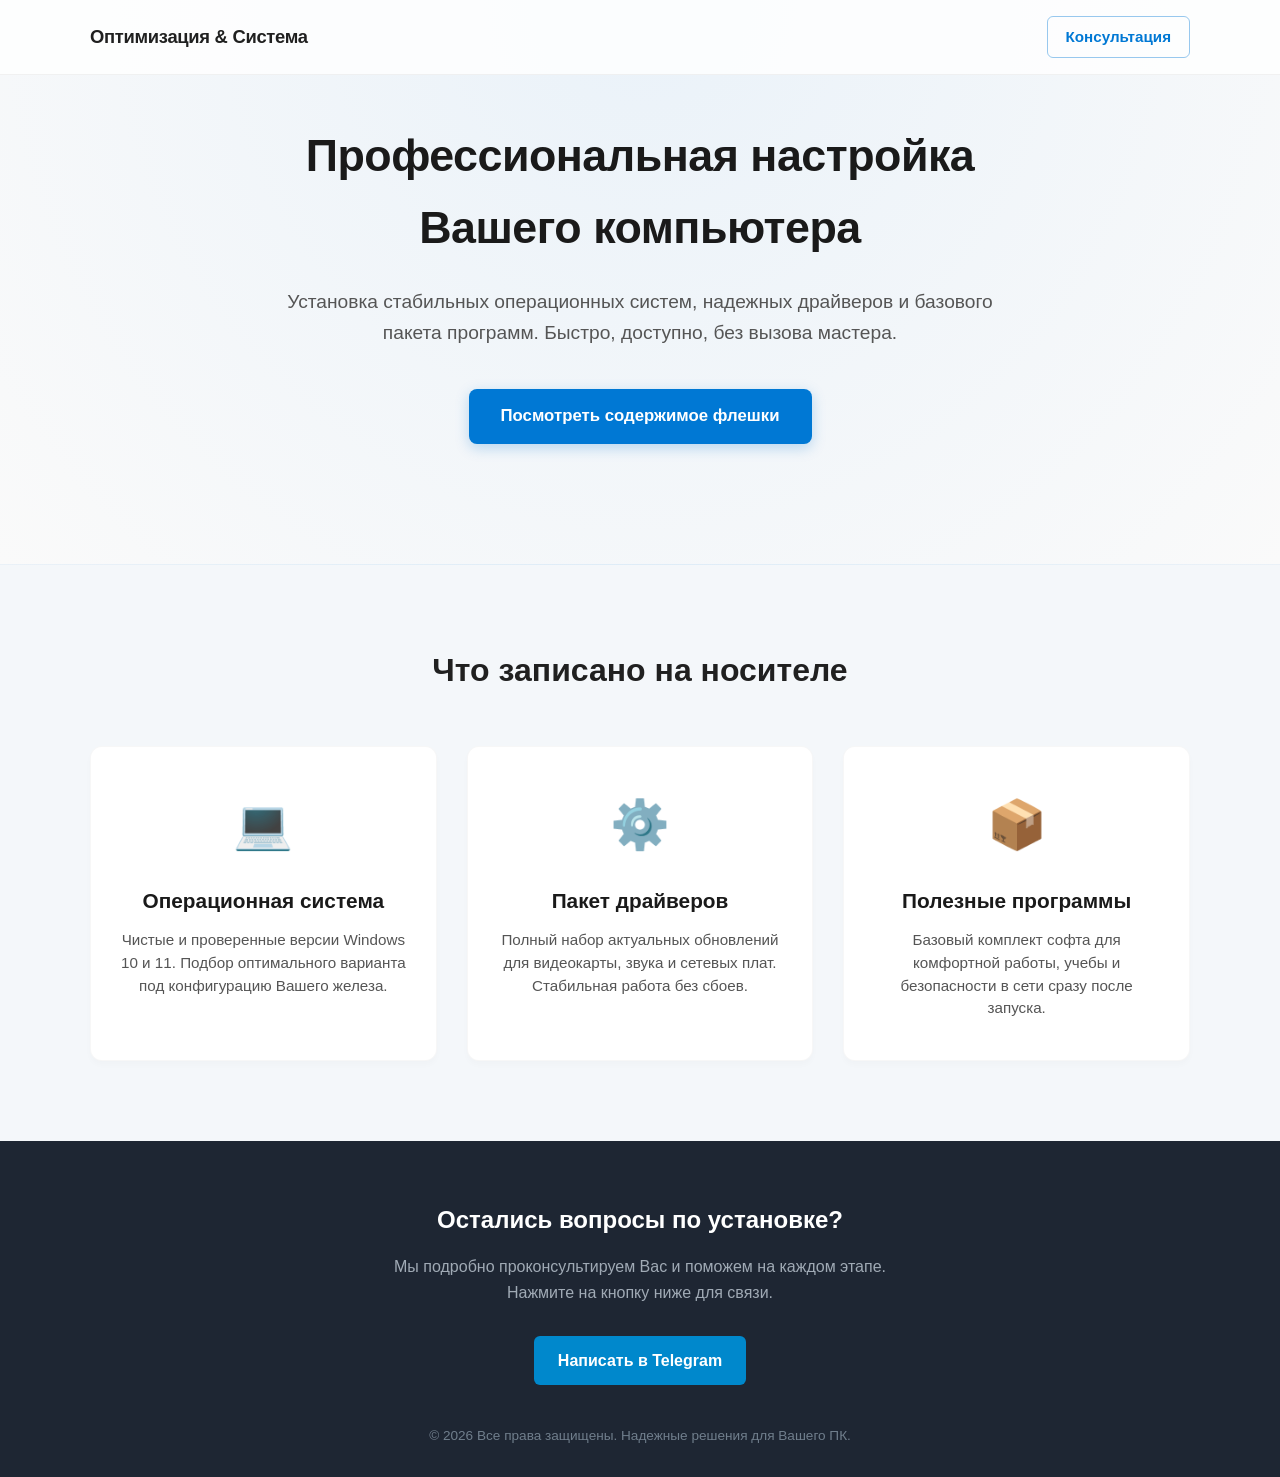
==== index.html @ 9822167b "Add files via upload" ====
<!DOCTYPE html>
<html lang="ru">
<head>
    <meta charset="UTF-8">
    <meta name="viewport" content="width=device-width, initial-scale=1.0">
    <title>Настройка Вашего ПК — Установка ОС и драйверов</title>
    <link rel="stylesheet" href="style.css">
</head>
<body>

    <!-- Навигация (Шапка) -->
    <header class="header">
        <div class="container header-inner">
            <div class="logo">Оптимизация & Система</div>
            <a href="#contacts" class="btn-nav">Консультация</a>
        </div>
    </header>

    <!-- Главный экран (Hero) -->
    <section class="hero">
        <div class="container hero-inner">
            <h1 class="hero-title">Профессиональная настройка Вашего компьютера</h1>
            <p class="hero-subtitle">Установка стабильных операционных систем, надежных драйверов и базового пакета программ. Быстро, доступно, без вызова мастера.</p>
            <a href="#services" class="btn-main">Посмотреть содержимое флешки</a>
        </div>
    </section>

    <!-- Блок услуг (Сетка карточек) -->
    <section id="services" class="services">
        <div class="container">
            <h2 class="section-title">Что записано на носителе</h2>
            <div class="services-grid">
                
                <!-- Карточка 1 -->
                <div class="card">
                    <div class="card-icon">💻</div>
                    <h3 class="card-title">Операционная система</h3>
                    <p class="card-text">Чистые и проверенные версии Windows 10 и 11. Подбор оптимального варианта под конфигурацию Вашего железа.</p>
                </div>

                <!-- Карточка 2 -->
                <div class="card">
                    <div class="card-icon">⚙️</div>
                    <h3 class="card-title">Пакет драйверов</h3>
                    <p class="card-text">Полный набор актуальных обновлений для видеокарты, звука и сетевых плат. Стабильная работа без сбоев.</p>
                </div>

                <!-- Карточка 3 -->
                <div class="card">
                    <div class="card-icon">📦</div>
                    <h3 class="card-title">Полезные программы</h3>
                    <p class="card-text">Базовый комплект софта для комфортной работы, учебы и безопасности в сети сразу после запуска.</p>
                </div>

            </div>
        </div>
    </section>

    <!-- Контакты (Подвал) -->
    <footer id="contacts" class="footer">
        <div class="container footer-inner">
            <h2 class="footer-title">Остались вопросы по установке?</h2>
            <p class="footer-subtitle">Мы подробно проконсультируем Вас и поможем на каждом этапе. Нажмите на кнопку ниже для связи.</p>
            <a href="https://t.me" target="_blank" class="btn-tg">Написать в Telegram</a>
            <p class="copyright">&copy; 2026 Все права защищены. Надежные решения для Вашего ПК.</p>
        </div>
    </footer>
    <script src="script.js"></script>
</body>
</html>
---- style.css ----
/* СБРОС СТИЛЕЙ И СИСТЕМНЫЕ НАСТРОЙКИ */
* {
    box-sizing: border-box;
    margin: 0;
    padding: 0;
}

:root {
    --bg-main: #F4F7FA;       /* Мягкий светлый фон */
    --bg-card: #FFFFFF;       /* Белые карточки */
    --color-primary: #0078D4; /* Синий акцент Windows 11 */
    --color-hover: #005A9E;   /* Темно-синий для ховеров */
    --color-text: #202020;    /* Темный текст */
    --color-muted: #555555;   /* Серый текст для подзаголовков */
    --font-stack: -apple-system, BlinkMacSystemFont, "Segoe UI", Roboto, sans-serif;
}

html {
    scroll-behavior: smooth;
}

body {
    font-family: var(--font-stack);
    background-color: var(--bg-main);
    color: var(--color-text);
    line-height: 1.6;
}

.container {
    max-width: 1140px;
    margin: 0 auto;
    padding: 0 20px;
}

/* ШАПКА */
.header {
    position: fixed;
    top: 0;
    left: 0;
    width: 100%;
    background-color: rgba(255, 255, 255, 0.8);
    background-filter: blur(12px);
    -webkit-backdrop-filter: blur(12px);
    border-bottom: 1px solid rgba(0, 0, 0, 0.05);
    padding: 16px 0;
    z-index: 100;
}

.header-inner {
    display: flex;
    justify-content: space-between;
    align-items: center;
}

.logo {
    font-size: 1.15rem;
    font-weight: 700;
    color: var(--color-text);
    letter-spacing: -0.3px;
    display: flex;
    align-items: center;
    gap: 8px
}

.btn-nav {
    text-decoration: none;
    font-size: 0.95rem;
    font-weight: 600;
    color: var(--color-primary);
    border: 1.5px solid rgba(0, 120, 212, 0.4);
    padding: 8px 18px;
    border-radius: 6px;
    transition: all 0.2s ease-in-out;
}

.btn-nav:hover {
    border-color: var(--color-primary);
    background-color: var(--color-primary);
    color: #FFFFFF;
    transform: translateY(-1px);
}

/* ГЛАВНЫЙ ЭКРАН */
.hero {
    padding: 120px 0;
    text-align: center;
    background: radial-gradient(circle at top, #EAF2F9 0%, #FAFAFA 100%);
    border-bottom: 1px solid rgba(0, 120, 212, 0.05);
}

.hero-inner {
    max-width: 800px;
    margin: 0 auto;
}

.hero-title {
    font-size: 2.8rem;
    font-weight: 800;
    margin-bottom: 20px;
    color: #1A1A1A;
    max-width: 800px;
    margin: 0 auto 24px auto;
    letter-spacing: -0.5px;
}

.hero-subtitle {
    font-size: 1.2rem;
    color: var(--color-muted);
    margin-bottom: 40px;
}

.btn-main {
    display: inline-block;
    text-decoration: none;
    background-color: var(--color-primary);
    color: #FFFFFF;
    padding: 14px 32px;
    border-radius: 8px;
    font-weight: 600;
    font-size: 1.05rem;
    box-shadow: 0 4px 14px rgba(0, 120, 212, 0.25);
    transition: all 0.2s ease-in-out;
}

.btn-main:hover {
    background-color: #005A9E;
    box-shadow: 0 6px 20px rgba(0, 120, 212, 0.4);
    transform: translateY(-1px);
}

/* БЛОК С КАРТОЧКАМИ */
.services {
    padding: 80px 0;
}

.section-title {
    text-align: center;
    font-size: 2rem;
    margin-bottom: 50px;
}

/* Адаптивная сетка Grid */
.services-grid {
    display: grid;
    grid-template-columns: repeat(auto-fit, minmax(300px, 1fr));
    gap: 300px; /* Искусственно увеличили отступ, чтобы карточки были разделены при скролле (под анимацию) */
    gap: 30px;  /* Нормальный рабочий отступ */
}

.card {
    background-color: var(--bg-card);
    padding: 40px 30px;
    border-radius: 12px;
    box-shadow: 0 4px 6px rgba(0,0,0,0.02);
    border: 1px solid rgba(0,0,0,0.03);
    text-align: center;

    opacity: 0;
    transform: translateY(40px);
    transition: opacity 0.8s cubic-bezier(0.16, 1, 0.3, 1),
                transform 0.8s cubic-bezier(0.16, 1, 0.3, 1);
}

.card.visible {
    opacity: 1;
    transform: translateY(0);
}

.card-icon {
    font-size: 3rem;
    margin-bottom: 20px;
    display: inline-block;
    transition: transform 0,3s ease;
}

.card-title {
    font-size: 1.3rem;
    font-weight: 700;
    color: #1A1A1A;
    margin-bottom: 12px;
}

.card-text {
    line-height: 1.5;
    color: var(--color-muted);
    font-size: 0.95rem;
}

.card:hover {
    transform: translateY(-4px);
    border-color: rgba(0, 120, 212, 0.3);
    box-shadow: 0 12px 24px rgba(0, 120, 212, 0.08);
}

.card:hover .card-icon {
    transform: scale(1.1);
}

/* ПОДВАЛ */
.footer {
    background-color: #1E2633;
    color: white;
    padding: 60px 0 30px;
    text-align: center;
}

.footer-inner {
    max-width: 600px;
    margin: 0 auto;
}

.footer-title {
    margin-bottom: 15px;
}

.footer-subtitle {
    color: #A0AAB5;
    margin-bottom: 30px;
}

.btn-tg {
    display: inline-block;
    text-decoration: none;
    background-color: #0088cc;
    color: white;
    padding: 12px 24px;
    border-radius: 6px;
    font-weight: 600;
    margin-bottom: 40px;
    transition: 0.2s;
}

.btn-tg:hover {
    background-color: #0077B3;
}

.copyright {
    color: #707E8C;
    font-size: 0.85rem;
}

/* МОБИЛЬНАЯ АДАПТАЦИЯ (Для QR-кода) */
@media (max-width: 768px) {
    .hero-title { font-size: 1.8rem; }
    .hero-subtitle { font-size: 1rem; }
    .hero { padding: 60px 0; }
    .services { padding: 50px 0; }
}
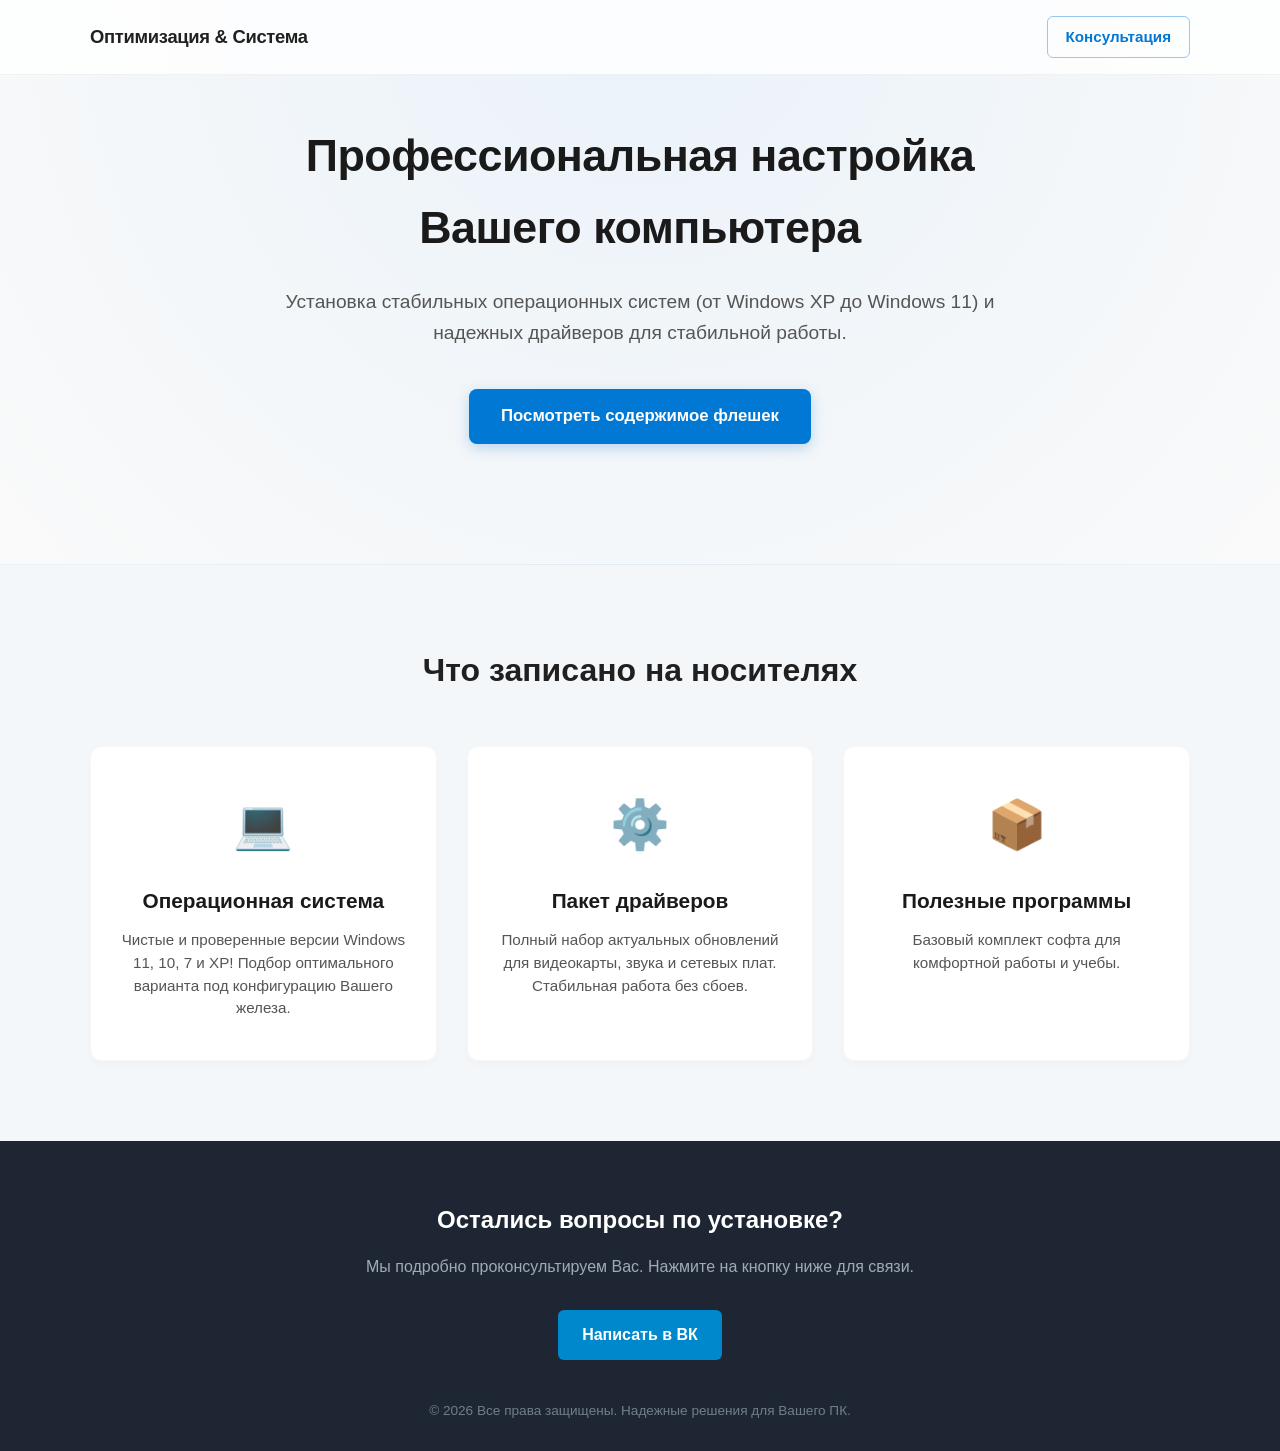
==== commit 510b4fdb: "Add files via upload" ====
--- a/index.html
+++ b/index.html
@@ -1,70 +1,84 @@
-<!DOCTYPE html>
+<!doctype html>
 <html lang="ru">
-<head>
-    <meta charset="UTF-8">
-    <meta name="viewport" content="width=device-width, initial-scale=1.0">
+  <head>
+    <meta charset="UTF-8" />
+    <meta name="viewport" content="width=device-width, initial-scale=1.0" />
     <title>Настройка Вашего ПК — Установка ОС и драйверов</title>
-    <link rel="stylesheet" href="style.css">
-</head>
-<body>
-
+    <link rel="stylesheet" href="style.css" />
+  </head>
+  <body>
     <!-- Навигация (Шапка) -->
     <header class="header">
-        <div class="container header-inner">
-            <div class="logo">Оптимизация & Система</div>
-            <a href="#contacts" class="btn-nav">Консультация</a>
-        </div>
+      <div class="container header-inner">
+        <div class="logo">Оптимизация & Система</div>
+        <a href="#contacts" class="btn-nav">Консультация</a>
+      </div>
     </header>
 
     <!-- Главный экран (Hero) -->
     <section class="hero">
-        <div class="container hero-inner">
-            <h1 class="hero-title">Профессиональная настройка Вашего компьютера</h1>
-            <p class="hero-subtitle">Установка стабильных операционных систем, надежных драйверов и базового пакета программ. Быстро, доступно, без вызова мастера.</p>
-            <a href="#services" class="btn-main">Посмотреть содержимое флешки</a>
-        </div>
+      <div class="container hero-inner">
+        <h1 class="hero-title">Профессиональная настройка Вашего компьютера</h1>
+        <p class="hero-subtitle">
+          Установка стабильных операционных систем (от Windows XP до Windows 11)
+          и надежных драйверов для стабильной работы.
+        </p>
+        <a href="#services" class="btn-main">Посмотреть содержимое флешек</a>
+      </div>
     </section>
 
     <!-- Блок услуг (Сетка карточек) -->
     <section id="services" class="services">
-        <div class="container">
-            <h2 class="section-title">Что записано на носителе</h2>
-            <div class="services-grid">
-                
-                <!-- Карточка 1 -->
-                <div class="card">
-                    <div class="card-icon">💻</div>
-                    <h3 class="card-title">Операционная система</h3>
-                    <p class="card-text">Чистые и проверенные версии Windows 10 и 11. Подбор оптимального варианта под конфигурацию Вашего железа.</p>
-                </div>
+      <div class="container">
+        <h2 class="section-title">Что записано на носителях</h2>
+        <div class="services-grid">
+          <!-- Карточка 1 -->
+          <div class="card">
+            <div class="card-icon">💻</div>
+            <h3 class="card-title">Операционная система</h3>
+            <p class="card-text">
+              Чистые и проверенные версии Windows 11, 10, 7 и XP! Подбор
+              оптимального варианта под конфигурацию Вашего железа.
+            </p>
+          </div>
 
-                <!-- Карточка 2 -->
-                <div class="card">
-                    <div class="card-icon">⚙️</div>
-                    <h3 class="card-title">Пакет драйверов</h3>
-                    <p class="card-text">Полный набор актуальных обновлений для видеокарты, звука и сетевых плат. Стабильная работа без сбоев.</p>
-                </div>
+          <!-- Карточка 2 -->
+          <div class="card">
+            <div class="card-icon">⚙️</div>
+            <h3 class="card-title">Пакет драйверов</h3>
+            <p class="card-text">
+              Полный набор актуальных обновлений для видеокарты, звука и сетевых
+              плат. Стабильная работа без сбоев.
+            </p>
+          </div>
 
-                <!-- Карточка 3 -->
-                <div class="card">
-                    <div class="card-icon">📦</div>
-                    <h3 class="card-title">Полезные программы</h3>
-                    <p class="card-text">Базовый комплект софта для комфортной работы, учебы и безопасности в сети сразу после запуска.</p>
-                </div>
-
-            </div>
+          <!-- Карточка 3 -->
+          <div class="card">
+            <div class="card-icon">📦</div>
+            <h3 class="card-title">Полезные программы</h3>
+            <p class="card-text">
+              Базовый комплект софта для комфортной работы и учебы.
+            </p>
+          </div>
         </div>
+      </div>
     </section>
 
     <!-- Контакты (Подвал) -->
     <footer id="contacts" class="footer">
-        <div class="container footer-inner">
-            <h2 class="footer-title">Остались вопросы по установке?</h2>
-            <p class="footer-subtitle">Мы подробно проконсультируем Вас и поможем на каждом этапе. Нажмите на кнопку ниже для связи.</p>
-            <a href="https://t.me" target="_blank" class="btn-tg">Написать в Telegram</a>
-            <p class="copyright">&copy; 2026 Все права защищены. Надежные решения для Вашего ПК.</p>
-        </div>
+      <div class="container footer-inner">
+        <h2 class="footer-title">Остались вопросы по установке?</h2>
+        <p class="footer-subtitle">
+          Мы подробно проконсультируем Вас. Нажмите на кнопку ниже для связи.
+        </p>
+        <a href="https://vk.com/webflash_service" target="_blank" class="btn-tg"
+          >Написать в ВК</a
+        >
+        <p class="copyright">
+          &copy; 2026 Все права защищены. Надежные решения для Вашего ПК.
+        </p>
+      </div>
     </footer>
     <script src="script.js"></script>
-</body>
+  </body>
 </html>
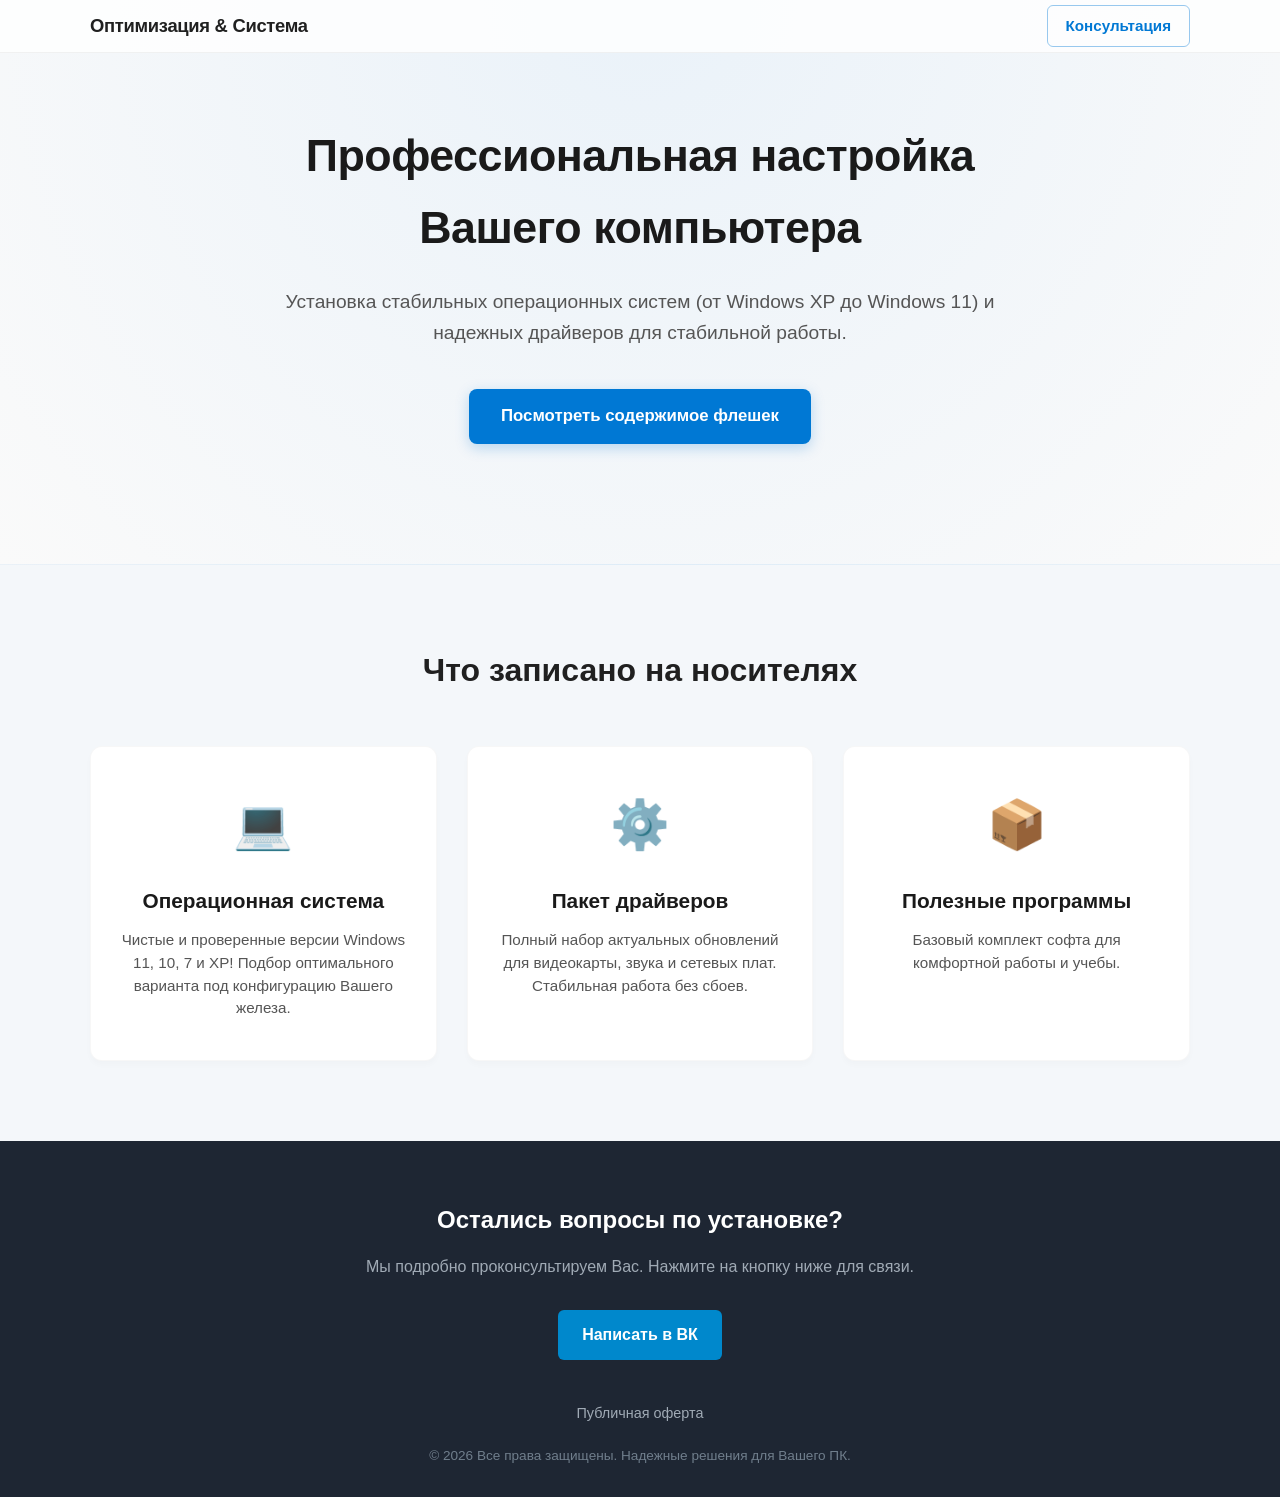
==== commit 1ce09d6a: "Add files via upload" ====
--- a/index.html
+++ b/index.html
@@ -74,6 +74,24 @@
         <a href="https://vk.com/webflash_service" target="_blank" class="btn-tg"
           >Написать в ВК</a
         >
+
+        <p style="margin-bottom: 20px">
+          <a
+            href="oferta.html"
+            target="_blank"
+            rel="noopener"
+            style="
+              color: #a0aab5;
+              text-decoration: none;
+              font-size: 0.9rem;
+              transition: 0.2s;
+            "
+            onmouseover="this.style.color = '#ffffff'"
+            onmouseout="this.style.color = '#a0aab5'"
+            >Публичная оферта</a
+          >
+        </p>
+
         <p class="copyright">
           &copy; 2026 Все права защищены. Надежные решения для Вашего ПК.
         </p>
--- a/style.css
+++ b/style.css
@@ -1,248 +1,260 @@
 /* СБРОС СТИЛЕЙ И СИСТЕМНЫЕ НАСТРОЙКИ */
 * {
-    box-sizing: border-box;
-    margin: 0;
-    padding: 0;
+  box-sizing: border-box;
+  margin: 0;
+  padding: 0;
 }
 
 :root {
-    --bg-main: #F4F7FA;       /* Мягкий светлый фон */
-    --bg-card: #FFFFFF;       /* Белые карточки */
-    --color-primary: #0078D4; /* Синий акцент Windows 11 */
-    --color-hover: #005A9E;   /* Темно-синий для ховеров */
-    --color-text: #202020;    /* Темный текст */
-    --color-muted: #555555;   /* Серый текст для подзаголовков */
-    --font-stack: -apple-system, BlinkMacSystemFont, "Segoe UI", Roboto, sans-serif;
+  --bg-main: #f4f7fa; /* Мягкий светлый фон */
+  --bg-card: #ffffff; /* Белые карточки */
+  --color-primary: #0078d4; /* Синий акцент Windows 11 */
+  --color-hover: #005a9e; /* Темно-синий для ховеров */
+  --color-text: #202020; /* Темный текст */
+  --color-muted: #555555; /* Серый текст для подзаголовков */
+  --font-stack:
+    -apple-system, BlinkMacSystemFont, "Segoe UI", Roboto, sans-serif;
 }
 
 html {
-    scroll-behavior: smooth;
+  scroll-behavior: smooth;
 }
 
 body {
-    font-family: var(--font-stack);
-    background-color: var(--bg-main);
-    color: var(--color-text);
-    line-height: 1.6;
+  font-family: var(--font-stack);
+  background-color: var(--bg-main);
+  color: var(--color-text);
+  line-height: 1.6;
 }
 
 .container {
-    max-width: 1140px;
-    margin: 0 auto;
-    padding: 0 20px;
+  max-width: 1140px;
+  margin: 0 auto;
+  padding: 0 20px;
 }
 
 /* ШАПКА */
 .header {
-    position: fixed;
-    top: 0;
-    left: 0;
-    width: 100%;
-    background-color: rgba(255, 255, 255, 0.8);
-    background-filter: blur(12px);
-    -webkit-backdrop-filter: blur(12px);
-    border-bottom: 1px solid rgba(0, 0, 0, 0.05);
-    padding: 16px 0;
-    z-index: 100;
+  position: fixed;
+  top: 0;
+  left: 0;
+  width: 100%;
+  background-color: rgba(255, 255, 255, 0.8);
+  background-filter: blur(12px);
+  -webkit-backdrop-filter: blur(12px);
+  border-bottom: 1px solid rgba(0, 0, 0, 0.05);
+  padding: 5px 0;
+  z-index: 100;
 }
 
 .header-inner {
-    display: flex;
-    justify-content: space-between;
-    align-items: center;
+  display: flex;
+  justify-content: space-between;
+  align-items: center;
 }
 
 .logo {
-    font-size: 1.15rem;
-    font-weight: 700;
-    color: var(--color-text);
-    letter-spacing: -0.3px;
-    display: flex;
-    align-items: center;
-    gap: 8px
+  font-size: 1.15rem;
+  font-weight: 700;
+  color: var(--color-text);
+  letter-spacing: -0.3px;
+  display: flex;
+  align-items: center;
+  gap: 8px;
 }
 
 .btn-nav {
-    text-decoration: none;
-    font-size: 0.95rem;
-    font-weight: 600;
-    color: var(--color-primary);
-    border: 1.5px solid rgba(0, 120, 212, 0.4);
-    padding: 8px 18px;
-    border-radius: 6px;
-    transition: all 0.2s ease-in-out;
+  text-decoration: none;
+  font-size: 0.95rem;
+  font-weight: 600;
+  color: var(--color-primary);
+  border: 1.5px solid rgba(0, 120, 212, 0.4);
+  padding: 8px 18px;
+  border-radius: 6px;
+  transition: all 0.2s ease-in-out;
 }
 
 .btn-nav:hover {
-    border-color: var(--color-primary);
-    background-color: var(--color-primary);
-    color: #FFFFFF;
-    transform: translateY(-1px);
+  border-color: var(--color-primary);
+  background-color: var(--color-primary);
+  color: #ffffff;
+  transform: translateY(-1px);
 }
 
 /* ГЛАВНЫЙ ЭКРАН */
 .hero {
-    padding: 120px 0;
-    text-align: center;
-    background: radial-gradient(circle at top, #EAF2F9 0%, #FAFAFA 100%);
-    border-bottom: 1px solid rgba(0, 120, 212, 0.05);
+  padding: 120px 0;
+  text-align: center;
+  background: radial-gradient(circle at top, #eaf2f9 0%, #fafafa 100%);
+  border-bottom: 1px solid rgba(0, 120, 212, 0.05);
 }
 
 .hero-inner {
-    max-width: 800px;
-    margin: 0 auto;
+  max-width: 800px;
+  margin: 0 auto;
 }
 
 .hero-title {
-    font-size: 2.8rem;
-    font-weight: 800;
-    margin-bottom: 20px;
-    color: #1A1A1A;
-    max-width: 800px;
-    margin: 0 auto 24px auto;
-    letter-spacing: -0.5px;
+  font-size: 2.8rem;
+  font-weight: 800;
+  margin-bottom: 20px;
+  color: #1a1a1a;
+  max-width: 800px;
+  margin: 0 auto 24px auto;
+  letter-spacing: -0.5px;
 }
 
 .hero-subtitle {
-    font-size: 1.2rem;
-    color: var(--color-muted);
-    margin-bottom: 40px;
+  font-size: 1.2rem;
+  color: var(--color-muted);
+  margin-bottom: 40px;
 }
 
 .btn-main {
-    display: inline-block;
-    text-decoration: none;
-    background-color: var(--color-primary);
-    color: #FFFFFF;
-    padding: 14px 32px;
-    border-radius: 8px;
-    font-weight: 600;
-    font-size: 1.05rem;
-    box-shadow: 0 4px 14px rgba(0, 120, 212, 0.25);
-    transition: all 0.2s ease-in-out;
+  display: inline-block;
+  text-decoration: none;
+  background-color: var(--color-primary);
+  color: #ffffff;
+  padding: 14px 32px;
+  border-radius: 8px;
+  font-weight: 600;
+  font-size: 1.05rem;
+  box-shadow: 0 4px 14px rgba(0, 120, 212, 0.25);
+  transition: all 0.2s ease-in-out;
 }
 
 .btn-main:hover {
-    background-color: #005A9E;
-    box-shadow: 0 6px 20px rgba(0, 120, 212, 0.4);
-    transform: translateY(-1px);
+  background-color: #005a9e;
+  box-shadow: 0 6px 20px rgba(0, 120, 212, 0.4);
+  transform: translateY(-1px);
 }
 
 /* БЛОК С КАРТОЧКАМИ */
 .services {
-    padding: 80px 0;
+  padding: 80px 0;
 }
 
 .section-title {
-    text-align: center;
-    font-size: 2rem;
-    margin-bottom: 50px;
+  text-align: center;
+  font-size: 2rem;
+  margin-bottom: 50px;
 }
 
 /* Адаптивная сетка Grid */
 .services-grid {
-    display: grid;
-    grid-template-columns: repeat(auto-fit, minmax(300px, 1fr));
-    gap: 300px; /* Искусственно увеличили отступ, чтобы карточки были разделены при скролле (под анимацию) */
-    gap: 30px;  /* Нормальный рабочий отступ */
+  display: grid;
+  grid-template-columns: repeat(auto-fit, minmax(300px, 1fr));
+  gap: 300px; /* Искусственно увеличили отступ, чтобы карточки были разделены при скролле (под анимацию) */
+  gap: 30px; /* Нормальный рабочий отступ */
 }
 
 .card {
-    background-color: var(--bg-card);
-    padding: 40px 30px;
-    border-radius: 12px;
-    box-shadow: 0 4px 6px rgba(0,0,0,0.02);
-    border: 1px solid rgba(0,0,0,0.03);
-    text-align: center;
-
-    opacity: 0;
-    transform: translateY(40px);
-    transition: opacity 0.8s cubic-bezier(0.16, 1, 0.3, 1),
-                transform 0.8s cubic-bezier(0.16, 1, 0.3, 1);
+  background-color: var(--bg-card);
+  padding: 40px 30px;
+  border-radius: 12px;
+  box-shadow: 0 4px 6px rgba(0, 0, 0, 0.02);
+  border: 1px solid rgba(0, 0, 0, 0.03);
+  text-align: center;
+
+  opacity: 0;
+  transform: translateY(40px);
+  transition:
+    opacity 0.8s cubic-bezier(0.16, 1, 0.3, 1),
+    transform 0.8s cubic-bezier(0.16, 1, 0.3, 1);
 }
 
 .card.visible {
-    opacity: 1;
-    transform: translateY(0);
+  opacity: 1;
+  transform: translateY(0);
 }
 
 .card-icon {
-    font-size: 3rem;
-    margin-bottom: 20px;
-    display: inline-block;
-    transition: transform 0,3s ease;
+  font-size: 3rem;
+  margin-bottom: 20px;
+  display: inline-block;
+  transition:
+    transform 0,
+    3s ease;
 }
 
 .card-title {
-    font-size: 1.3rem;
-    font-weight: 700;
-    color: #1A1A1A;
-    margin-bottom: 12px;
+  font-size: 1.3rem;
+  font-weight: 700;
+  color: #1a1a1a;
+  margin-bottom: 12px;
 }
 
 .card-text {
-    line-height: 1.5;
-    color: var(--color-muted);
-    font-size: 0.95rem;
+  line-height: 1.5;
+  color: var(--color-muted);
+  font-size: 0.95rem;
 }
 
 .card:hover {
-    transform: translateY(-4px);
-    border-color: rgba(0, 120, 212, 0.3);
-    box-shadow: 0 12px 24px rgba(0, 120, 212, 0.08);
+  transform: translateY(-4px);
+  border-color: rgba(0, 120, 212, 0.3);
+  box-shadow: 0 12px 24px rgba(0, 120, 212, 0.08);
 }
 
 .card:hover .card-icon {
-    transform: scale(1.1);
+  transform: scale(1.1);
 }
 
 /* ПОДВАЛ */
 .footer {
-    background-color: #1E2633;
-    color: white;
-    padding: 60px 0 30px;
-    text-align: center;
+  background-color: #1e2633;
+  color: white;
+  padding: 60px 0 30px;
+  text-align: center;
 }
 
 .footer-inner {
-    max-width: 600px;
-    margin: 0 auto;
+  max-width: 600px;
+  margin: 0 auto;
 }
 
 .footer-title {
-    margin-bottom: 15px;
+  margin-bottom: 15px;
 }
 
 .footer-subtitle {
-    color: #A0AAB5;
-    margin-bottom: 30px;
+  color: #a0aab5;
+  margin-bottom: 30px;
 }
 
 .btn-tg {
-    display: inline-block;
-    text-decoration: none;
-    background-color: #0088cc;
-    color: white;
-    padding: 12px 24px;
-    border-radius: 6px;
-    font-weight: 600;
-    margin-bottom: 40px;
-    transition: 0.2s;
+  display: inline-block;
+  text-decoration: none;
+  background-color: #0088cc;
+  color: white;
+  padding: 12px 24px;
+  border-radius: 6px;
+  font-weight: 600;
+  margin-bottom: 40px;
+  transition: 0.2s;
 }
 
 .btn-tg:hover {
-    background-color: #0077B3;
+  background-color: #0077b3;
 }
 
 .copyright {
-    color: #707E8C;
-    font-size: 0.85rem;
+  color: #707e8c;
+  font-size: 0.85rem;
 }
 
 /* МОБИЛЬНАЯ АДАПТАЦИЯ (Для QR-кода) */
 @media (max-width: 768px) {
-    .hero-title { font-size: 1.8rem; }
-    .hero-subtitle { font-size: 1rem; }
-    .hero { padding: 60px 0; }
-    .services { padding: 50px 0; }
-}
+  .hero-title {
+    font-size: 1.8rem;
+  }
+  .hero-subtitle {
+    font-size: 1rem;
+  }
+  .hero {
+    padding: 60px 0;
+  }
+  .services {
+    padding: 50px 0;
+  }
+}
